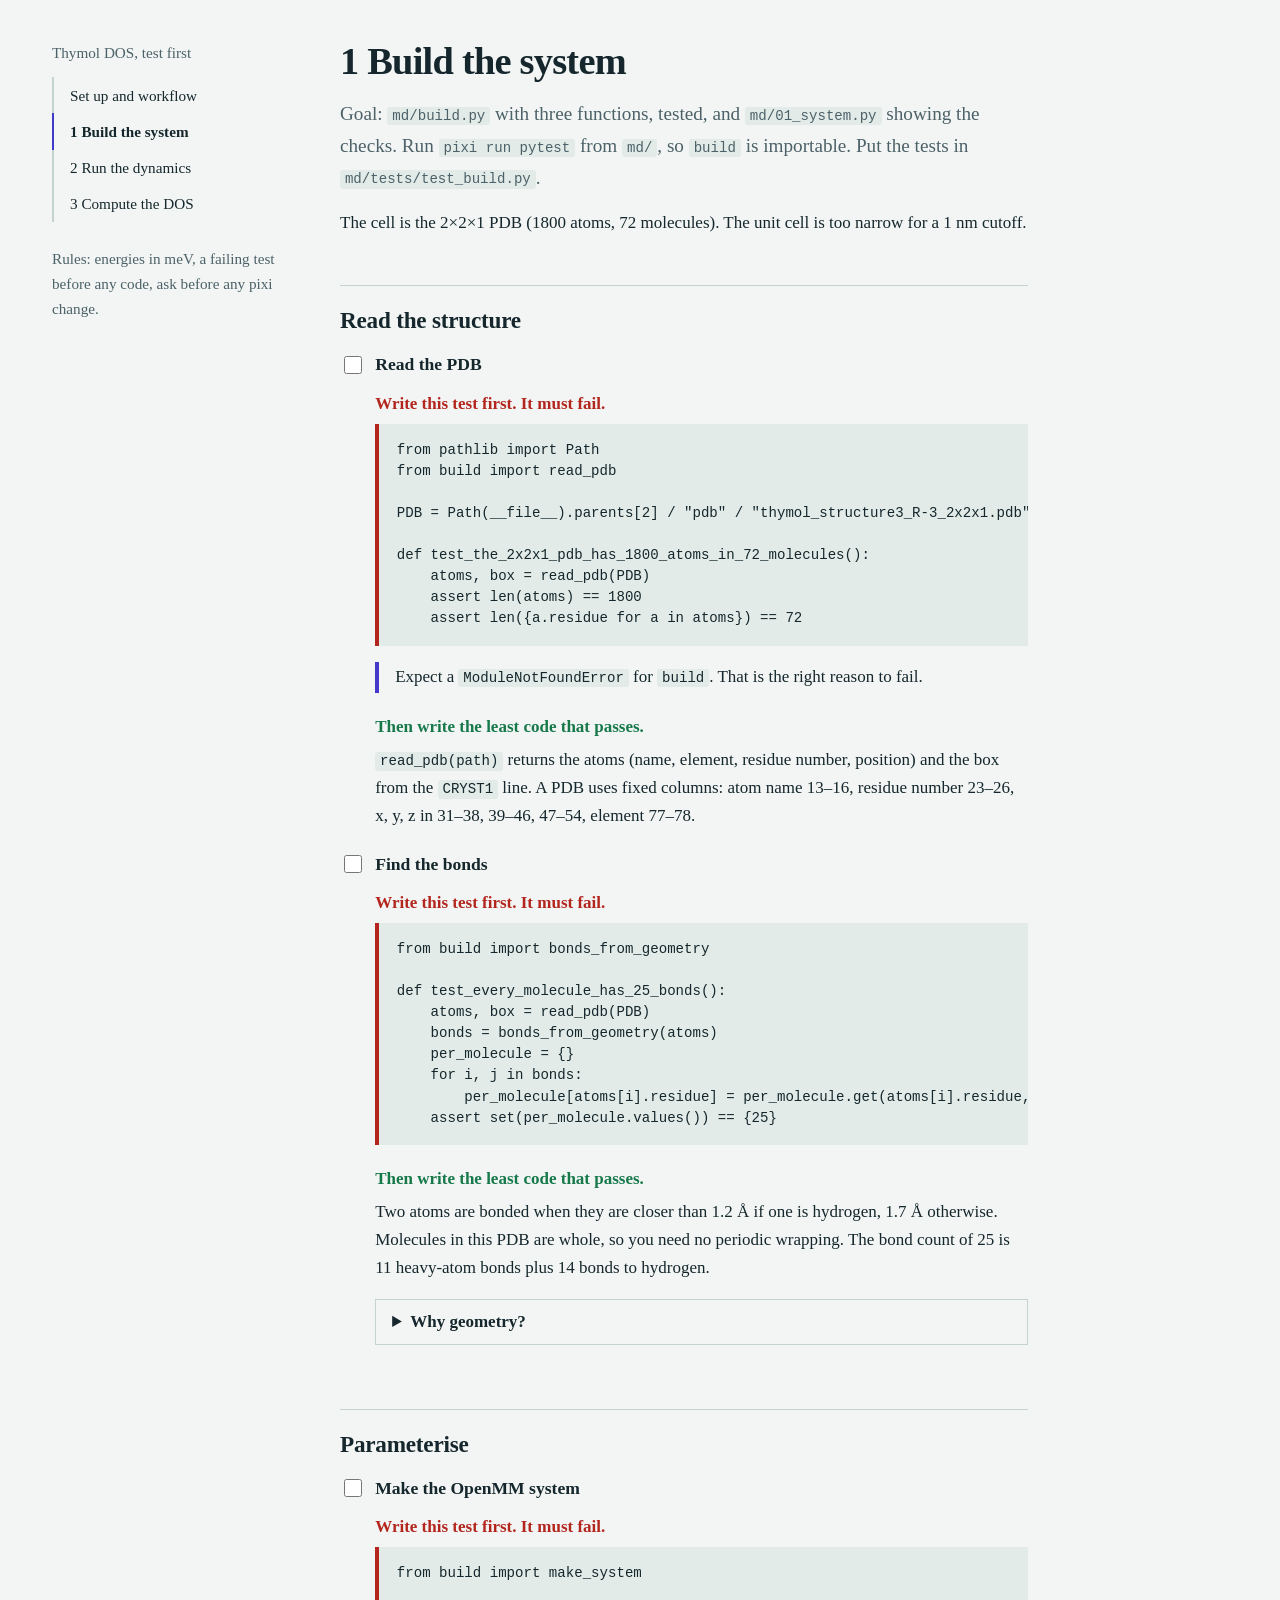
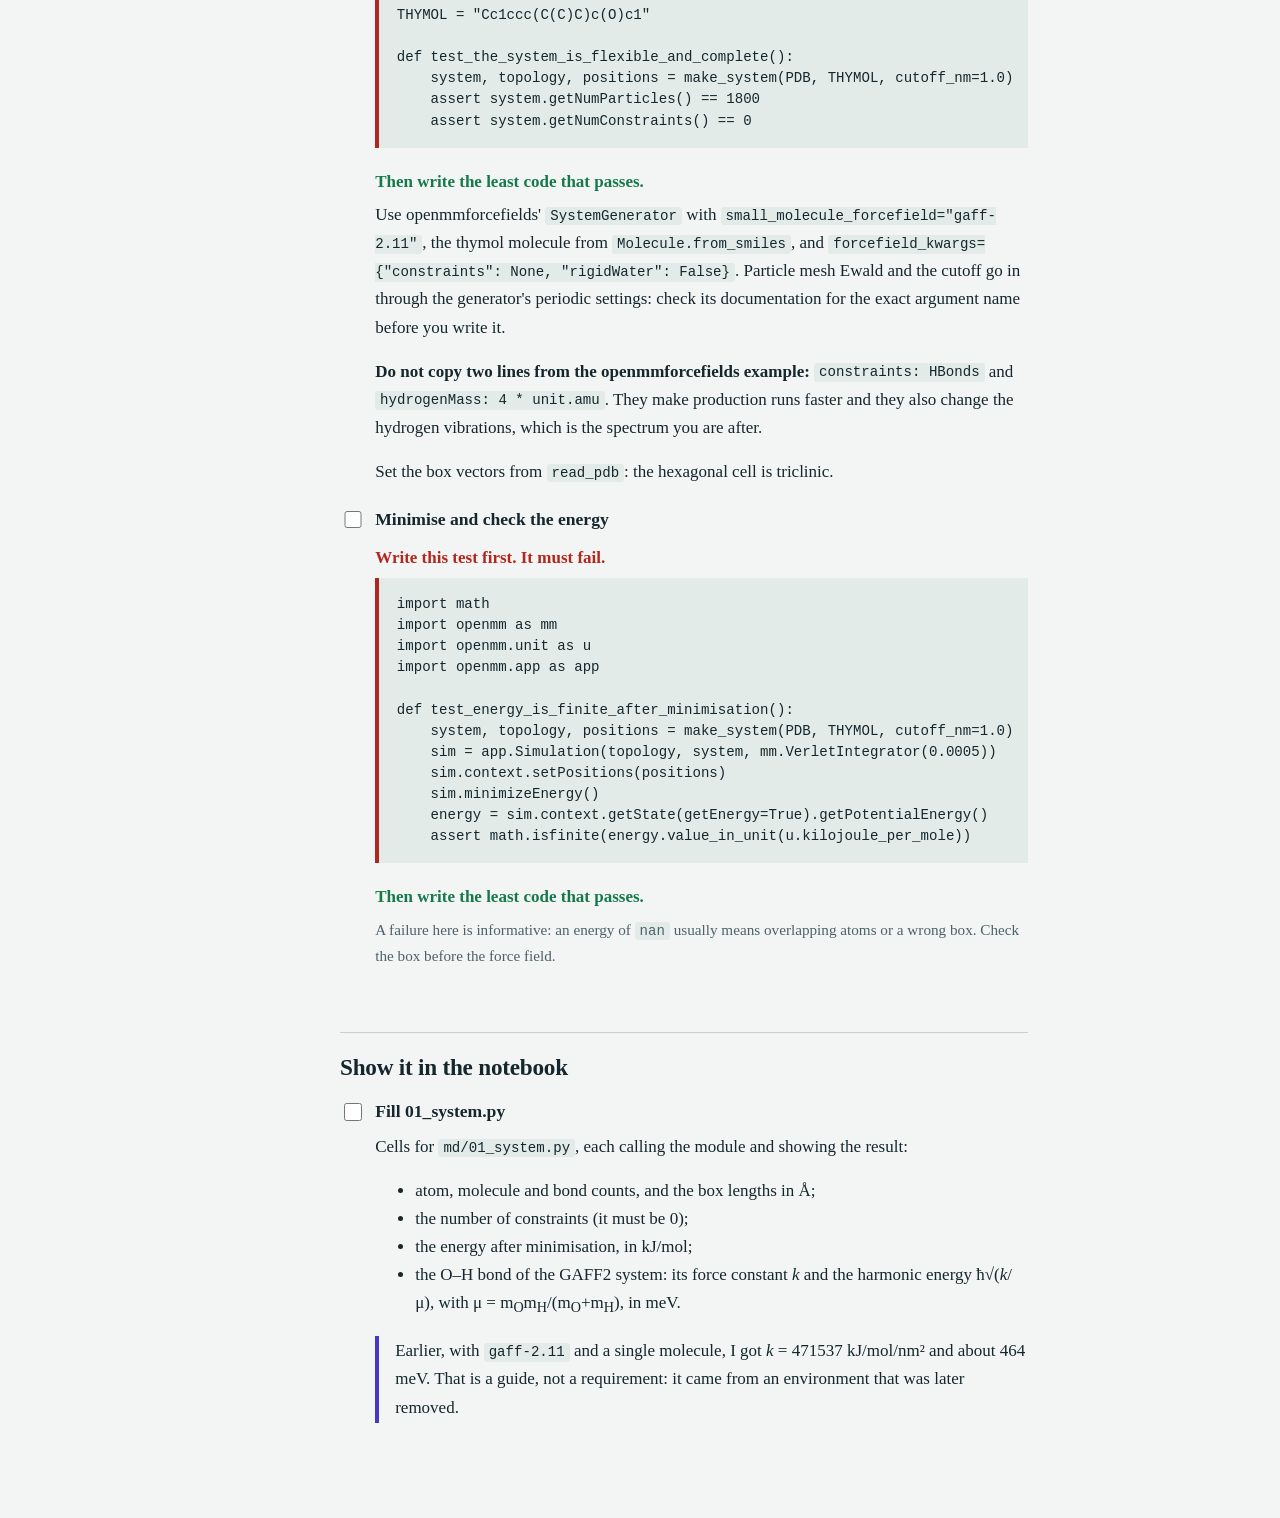
==== docs/tutorials/01_system.html @ 717a7f6c "Add pytest (solved), MD design spec, empty marimo notebooks, tutorials Co-Authored-By: Claude Sonnet" ====
<!doctype html>
<html lang="en"><head><meta charset="utf-8"><meta name="viewport" content="width=device-width,initial-scale=1">
<title>1 Build the system</title><link rel="stylesheet" href="tutorial.css"></head>
<body><div class="shell"><nav class="rail" aria-label="Tutorial pages"><p>Thymol DOS, test first</p><ol>
<li><a href="index.html">Set up and workflow</a></li>
<li><a href="01_system.html" aria-current="page">1 Build the system</a></li>
<li><a href="02_run.html">2 Run the dynamics</a></li>
<li><a href="03_dos.html">3 Compute the DOS</a></li></ol>
<p>Rules: energies in meV, a failing test before any code, ask before any pixi change.</p></nav>
<main><h1>1 Build the system</h1>
<p class="lead">Goal: <code>md/build.py</code> with three functions, tested, and <code>md/01_system.py</code> showing the checks. Run <code>pixi run pytest</code> from <code>md/</code>, so <code>build</code> is importable. Put the tests in <code>md/tests/test_build.py</code>.</p>
<p>The cell is the 2×2×1 PDB (1800 atoms, 72 molecules). The unit cell is too narrow for a 1 nm cutoff.</p>
<h2>Read the structure</h2>
<section class="step"><input type="checkbox" aria-label="Done: Read the PDB"><div><h3>Read the PDB</h3><span class="tag red">Write this test first. It must fail.</span><pre class="red"><code>from pathlib import Path
from build import read_pdb

PDB = Path(__file__).parents[2] / &quot;pdb&quot; / &quot;thymol_structure3_R-3_2x2x1.pdb&quot;

def test_the_2x2x1_pdb_has_1800_atoms_in_72_molecules():
    atoms, box = read_pdb(PDB)
    assert len(atoms) == 1800
    assert len({a.residue for a in atoms}) == 72</code></pre><p class="expect">Expect a <code>ModuleNotFoundError</code> for <code>build</code>. That is the right reason to fail.</p><span class="tag green">Then write the least code that passes.</span><p><code>read_pdb(path)</code> returns the atoms (name, element, residue number, position) and the box from the <code>CRYST1</code> line. A PDB uses fixed columns: atom name 13–16, residue number 23–26, x, y, z in 31–38, 39–46, 47–54, element 77–78.</p></div></section>
<section class="step"><input type="checkbox" aria-label="Done: Find the bonds"><div><h3>Find the bonds</h3><span class="tag red">Write this test first. It must fail.</span><pre class="red"><code>from build import bonds_from_geometry

def test_every_molecule_has_25_bonds():
    atoms, box = read_pdb(PDB)
    bonds = bonds_from_geometry(atoms)
    per_molecule = {}
    for i, j in bonds:
        per_molecule[atoms[i].residue] = per_molecule.get(atoms[i].residue, 0) + 1
    assert set(per_molecule.values()) == {25}</code></pre><span class="tag green">Then write the least code that passes.</span><p>Two atoms are bonded when they are closer than 1.2 Å if one is hydrogen, 1.7 Å otherwise. Molecules in this PDB are whole, so you need no periodic wrapping. The bond count of 25 is 11 heavy-atom bonds plus 14 bonds to hydrogen.</p><details><summary>Why geometry?</summary>The PDB has no bond records, and OpenMM cannot guess bonds for a residue it does not know. Without bonds the parameter generator cannot match the molecule.</details></div></section>
<h2>Parameterise</h2>
<section class="step"><input type="checkbox" aria-label="Done: Make the OpenMM system"><div><h3>Make the OpenMM system</h3><span class="tag red">Write this test first. It must fail.</span><pre class="red"><code>from build import make_system

THYMOL = &quot;Cc1ccc(C(C)C)c(O)c1&quot;

def test_the_system_is_flexible_and_complete():
    system, topology, positions = make_system(PDB, THYMOL, cutoff_nm=1.0)
    assert system.getNumParticles() == 1800
    assert system.getNumConstraints() == 0</code></pre><span class="tag green">Then write the least code that passes.</span><p>Use openmmforcefields' <code>SystemGenerator</code> with <code>small_molecule_forcefield="gaff-2.11"</code>, the thymol molecule from <code>Molecule.from_smiles</code>, and <code>forcefield_kwargs={"constraints": None, "rigidWater": False}</code>. Particle mesh Ewald and the cutoff go in through the generator's periodic settings: check its documentation for the exact argument name before you write it.</p>
<p><strong>Do not copy two lines from the openmmforcefields example:</strong> <code>constraints: HBonds</code> and <code>hydrogenMass: 4 * unit.amu</code>. They make production runs faster and they also change the hydrogen vibrations, which is the spectrum you are after.</p>
<p>Set the box vectors from <code>read_pdb</code>: the hexagonal cell is triclinic.</p></div></section>
<section class="step"><input type="checkbox" aria-label="Done: Minimise and check the energy"><div><h3>Minimise and check the energy</h3><span class="tag red">Write this test first. It must fail.</span><pre class="red"><code>import math
import openmm as mm
import openmm.unit as u
import openmm.app as app

def test_energy_is_finite_after_minimisation():
    system, topology, positions = make_system(PDB, THYMOL, cutoff_nm=1.0)
    sim = app.Simulation(topology, system, mm.VerletIntegrator(0.0005))
    sim.context.setPositions(positions)
    sim.minimizeEnergy()
    energy = sim.context.getState(getEnergy=True).getPotentialEnergy()
    assert math.isfinite(energy.value_in_unit(u.kilojoule_per_mole))</code></pre><span class="tag green">Then write the least code that passes.</span><p class="note">A failure here is informative: an energy of <code>nan</code> usually means overlapping atoms or a wrong box. Check the box before the force field.</p></div></section>
<h2>Show it in the notebook</h2>
<section class="step"><input type="checkbox" aria-label="Done: Fill 01_system.py"><div><h3>Fill 01_system.py</h3><p>Cells for <code>md/01_system.py</code>, each calling the module and showing the result:</p>
<ul><li>atom, molecule and bond counts, and the box lengths in Å;</li><li>the number of constraints (it must be 0);</li><li>the energy after minimisation, in kJ/mol;</li><li>the O–H bond of the GAFF2 system: its force constant <em>k</em> and the harmonic energy ħ√(<em>k</em>/μ), with μ = m<sub>O</sub>m<sub>H</sub>/(m<sub>O</sub>+m<sub>H</sub>), in meV.</li></ul>
<p class="expect">Earlier, with <code>gaff-2.11</code> and a single molecule, I got <em>k</em> = 471537 kJ/mol/nm² and about 464 meV. That is a guide, not a requirement: it came from an environment that was later removed.</p></div></section></main></div><script src="progress.js"></script></body></html>
---- docs/tutorials/tutorial.css ----
:root{--paper:#F2F5F4;--ink:#15272C;--rule:#C5D3D0;--code:#E2EBE8;--signal:#4338CA;--red:#B3261E;--green:#17794A;--muted:#4C6168}
@media (prefers-color-scheme:dark){:root{--paper:#101C20;--ink:#E3ECEA;--rule:#2F4349;--code:#18292E;--signal:#9A93FF;--red:#FF8A80;--green:#6FD3A0;--muted:#9DB3B8}}
*{box-sizing:border-box}
html{font-size:100%}
body{margin:0;background:var(--paper);color:var(--ink);font:1.0625rem/1.65 Charter,"Iowan Old Style","Palatino Linotype",Palatino,Georgia,serif}
a{color:var(--signal)}
a:focus-visible,summary:focus-visible,input:focus-visible{outline:3px solid var(--signal);outline-offset:2px}
.shell{display:grid;grid-template-columns:15rem minmax(0,1fr);max-width:76rem;margin:0 auto;gap:0 3rem;padding:0 1.25rem}
nav.rail{position:sticky;top:0;align-self:start;padding:2.5rem 0;font-size:.95rem}
nav.rail p{margin:0 0 .75rem;color:var(--muted)}
nav.rail ol{list-style:none;margin:0 0 1.5rem;padding:0;border-left:2px solid var(--rule)}
nav.rail li a{display:block;padding:.35rem 0 .35rem 1rem;margin-left:-2px;border-left:2px solid transparent;text-decoration:none;color:var(--ink)}
nav.rail li a[aria-current=page]{border-left-color:var(--signal);font-weight:700}
nav.rail li a:hover{border-left-color:var(--rule)}
main{min-width:0;max-width:43rem;padding:2.5rem 0 5rem}
h1{font-size:2.4rem;line-height:1.1;letter-spacing:-.02em;margin:0 0 1rem}
h2{font-size:1.45rem;line-height:1.25;letter-spacing:-.01em;margin:3rem 0 .75rem;padding-top:1.25rem;border-top:1px solid var(--rule)}
h3{font-size:1.1rem;margin:1.75rem 0 .4rem}
p,ul,ol{margin:0 0 1rem}
.lead{font-size:1.2rem;color:var(--muted)}
code,pre{font-family:"JetBrains Mono","Cascadia Code",ui-monospace,Menlo,Consolas,monospace;font-size:.88rem}
code{background:var(--code);padding:.08em .35em;border-radius:3px}
pre{background:var(--code);padding:1rem 1.1rem;overflow-x:auto;border-left:4px solid var(--rule);margin:0 0 1rem;line-height:1.5}
pre code{background:none;padding:0}
pre.red{border-left-color:var(--red)}pre.green{border-left-color:var(--green)}
.tag{display:inline-block;font-weight:700;margin:.25rem 0 .35rem}
.tag.red{color:var(--red)}.tag.green{color:var(--green)}
.step{display:grid;grid-template-columns:1.6rem 1fr;gap:0 .6rem;align-items:start}
.step>input{margin-top:.55rem;width:1.1rem;height:1.1rem;accent-color:var(--signal)}
.step>div{min-width:0}
.step h3{margin:.2rem 0 .4rem}
.step:has(input:checked) h3{text-decoration:line-through;text-decoration-color:var(--rule);color:var(--muted)}
.expect{border-left:4px solid var(--signal);padding:.1rem 0 .1rem 1rem;margin:0 0 1rem;color:var(--ink)}
.note{color:var(--muted);font-size:.95rem}
details{margin:0 0 1rem;border:1px solid var(--rule);padding:.5rem 1rem}
summary{cursor:pointer;font-weight:700}
details[open] summary{margin-bottom:.6rem}
figure{margin:1.5rem 0 2rem}
figure svg{width:100%;height:auto;display:block}
figcaption{color:var(--muted);font-size:.9rem;margin-top:.4rem}
table{border-collapse:collapse;margin:0 0 1rem;width:100%;font-size:.95rem}
th,td{text-align:left;padding:.45rem .6rem;border-bottom:1px solid var(--rule);vertical-align:top}
@media (max-width:52rem){.shell{grid-template-columns:1fr}nav.rail{position:static;padding:1.25rem 0 0}nav.rail ol{border-left:0;display:flex;flex-wrap:wrap;gap:.25rem 1rem}nav.rail li a{padding:.2rem 0;border-left:0}h1{font-size:1.9rem}}
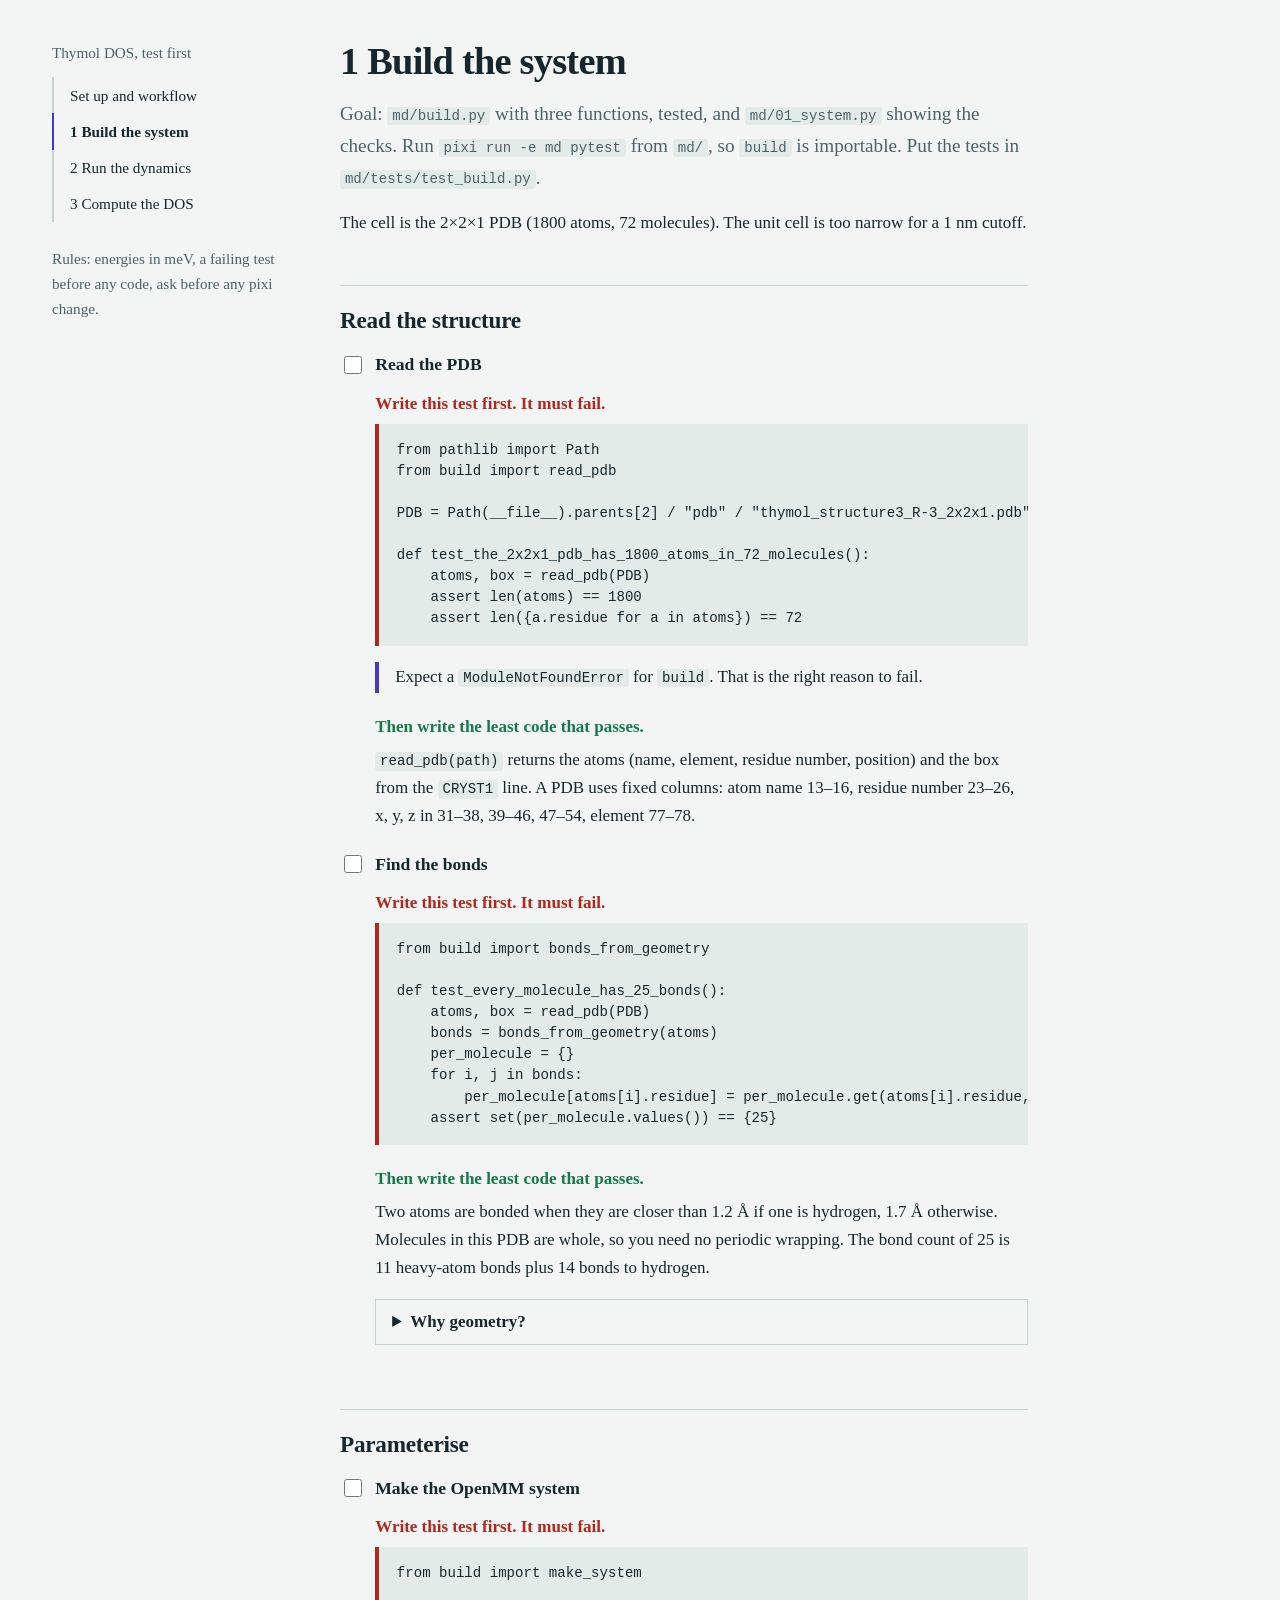
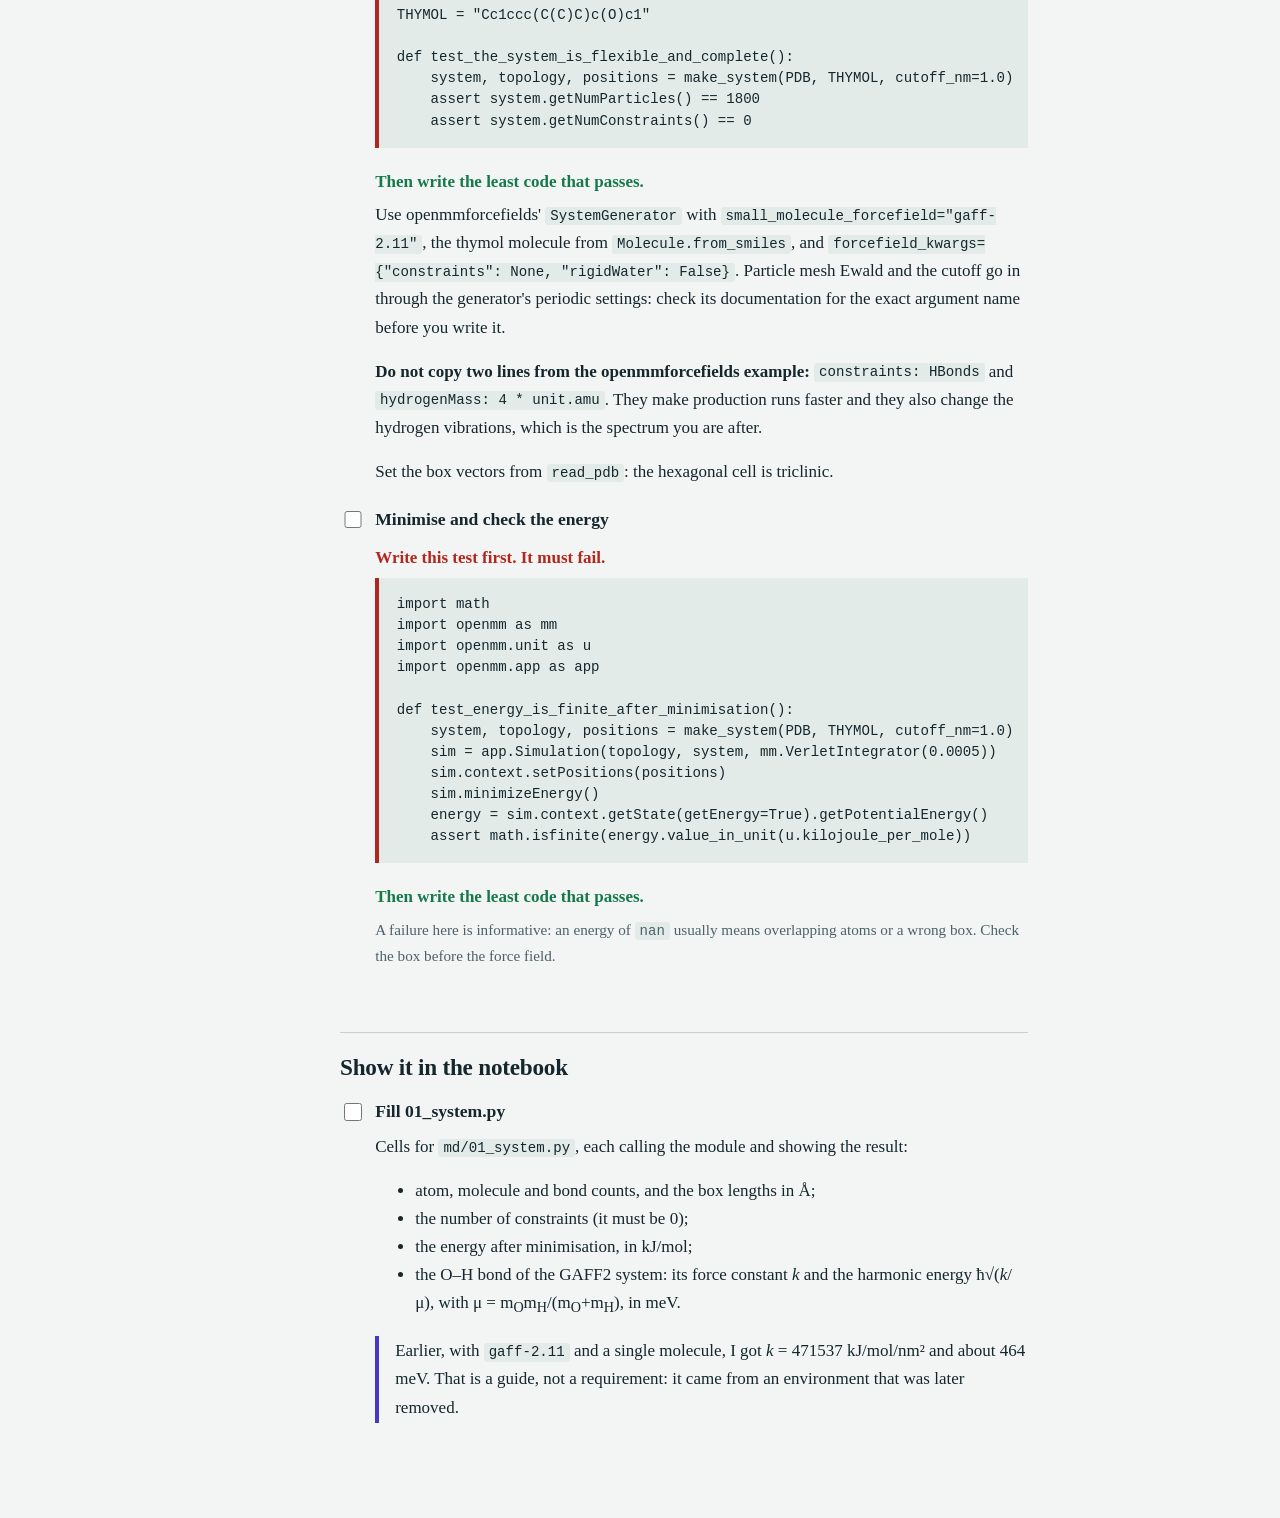
==== commit f612197c: "Docs: amend MD-DOS spec, add INS plan, update tutorials for the root environments Co-Authored-By: Cl" ====
--- a/docs/tutorials/01_system.html
+++ b/docs/tutorials/01_system.html
@@ -8,7 +8,7 @@
 <li><a href="03_dos.html">3 Compute the DOS</a></li></ol>
 <p>Rules: energies in meV, a failing test before any code, ask before any pixi change.</p></nav>
 <main><h1>1 Build the system</h1>
-<p class="lead">Goal: <code>md/build.py</code> with three functions, tested, and <code>md/01_system.py</code> showing the checks. Run <code>pixi run pytest</code> from <code>md/</code>, so <code>build</code> is importable. Put the tests in <code>md/tests/test_build.py</code>.</p>
+<p class="lead">Goal: <code>md/build.py</code> with three functions, tested, and <code>md/01_system.py</code> showing the checks. Run <code>pixi run -e md pytest</code> from <code>md/</code>, so <code>build</code> is importable. Put the tests in <code>md/tests/test_build.py</code>.</p>
 <p>The cell is the 2×2×1 PDB (1800 atoms, 72 molecules). The unit cell is too narrow for a 1 nm cutoff.</p>
 <h2>Read the structure</h2>
 <section class="step"><input type="checkbox" aria-label="Done: Read the PDB"><div><h3>Read the PDB</h3><span class="tag red">Write this test first. It must fail.</span><pre class="red"><code>from pathlib import Path
